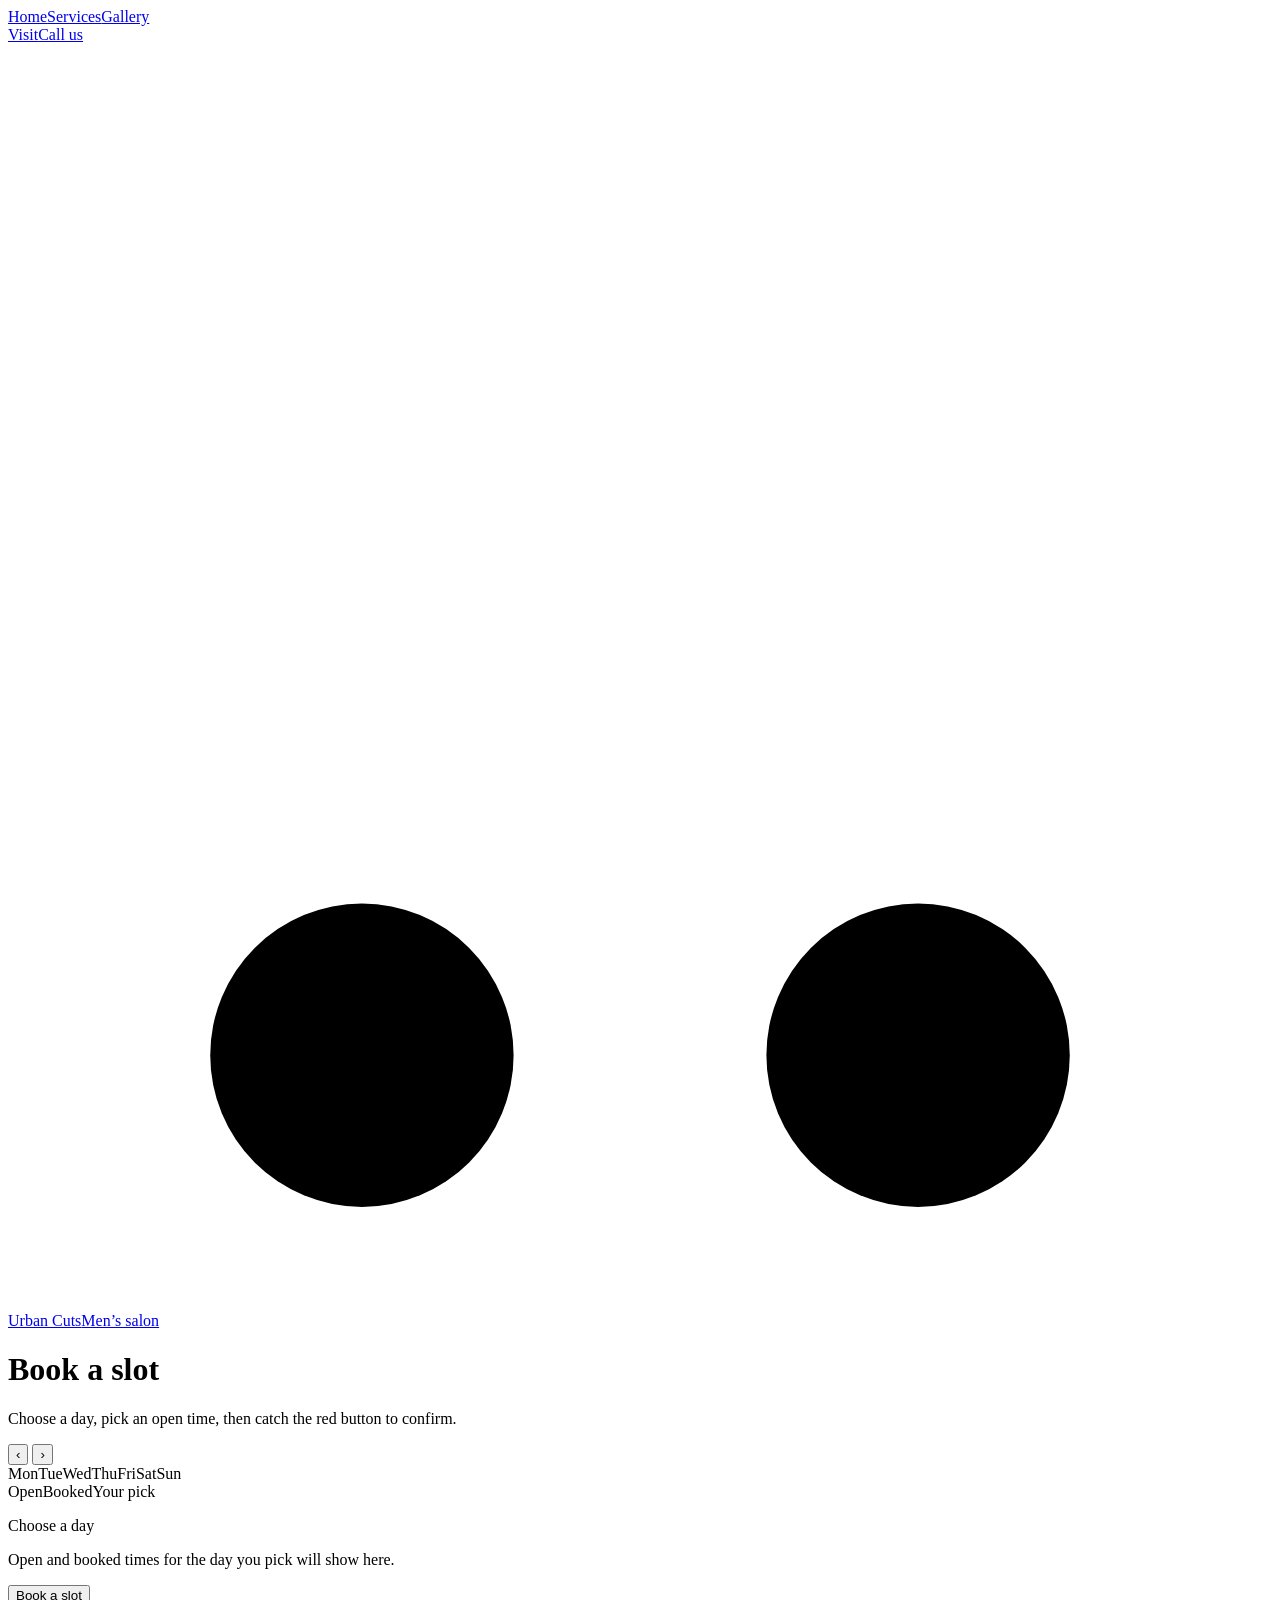
==== booking.html @ f5dc8011 "Add files via upload" ====
<!DOCTYPE html>
<html lang="en">
<head>
<meta charset="utf-8">
<meta name="viewport" content="width=device-width, initial-scale=1, viewport-fit=cover">
<title>Urban Cuts – Book a slot</title>
<link rel="stylesheet" href="css/style.css">
</head>
<body>
<header id="hd">
  <div class="hbar">
    <nav class="nl"><a href="index.html">Home</a><a href="index.html#services">Services</a><a href="index.html#gallery">Gallery</a></nav>
    <span></span>
    <nav class="nr"><a href="index.html#visit">Visit</a><a href="tel:+923164233912">Call us</a></nav>
  </div>
  <a class="ribbon" href="index.html" aria-label="Urban Cuts home"><div class="rib">
    <svg viewBox="0 0 100 100" aria-hidden="true"><circle cx="28" cy="80" r="12"/><circle cx="72" cy="80" r="12"/><path d="M34 70 L66 8 M66 70 L34 8" stroke-linecap="round"/></svg>
    <span class="rb">Urban Cuts</span><span class="rs">Men’s salon</span>
  </div></a>
</header>

<main class="book">
  <h1>Book a slot</h1>
  <p class="lead">Choose a day, pick an open time, then catch the red button to confirm.</p>

  <div class="grid">
    <div class="panel">
      <div class="mh">
        <button id="prev" aria-label="Previous month">‹</button>
        <b id="month"></b>
        <button id="next" aria-label="Next month">›</button>
      </div>
      <div class="wd"><span>Mon</span><span>Tue</span><span>Wed</span><span>Thu</span><span>Fri</span><span>Sat</span><span>Sun</span></div>
      <div class="days" id="days"></div>
      <div class="legend">
        <span><i></i>Open</span><span><i class="l2"></i>Booked</span><span><i class="l3"></i>Your pick</span>
      </div>
    </div>

    <div class="panel">
      <p class="sum" id="sum">Choose a day</p>
      <div id="slots"><p class="hint">Open and booked times for the day you pick will show here.</p></div>
    </div>
  </div>
</main>

<button class="chase" id="chase" type="button">Book a slot</button>

<dialog id="dlg">
  <form method="dialog" id="form">
    <h3>Confirm your slot</h3>
    <p class="when" id="when"></p>
    <label>Your name<input id="fName" required maxlength="60" autocomplete="name"></label>
    <label>Phone number<input id="fPhone" required type="tel" maxlength="20" autocomplete="tel" placeholder="03xx xxxxxxx"></label>
    <label>Service
      <select id="fService">
        <option>Haircut</option><option>Beard trim</option><option>Haircut and beard</option>
        <option>Hot towel shave</option><option>Facial</option><option>Hair colour</option>
      </select>
    </label>
    <div class="row">
      <button class="btn line" type="button" id="cancel">Cancel</button>
      <button class="btn" type="submit" id="confirm">Confirm booking</button>
    </div>
  </form>
</dialog>

<div class="toast" id="toast" role="status"></div>
<script src="js/main.js"></script>
<script src="js/api.js"></script>
<script src="js/booking.js"></script>
</body>
</html>
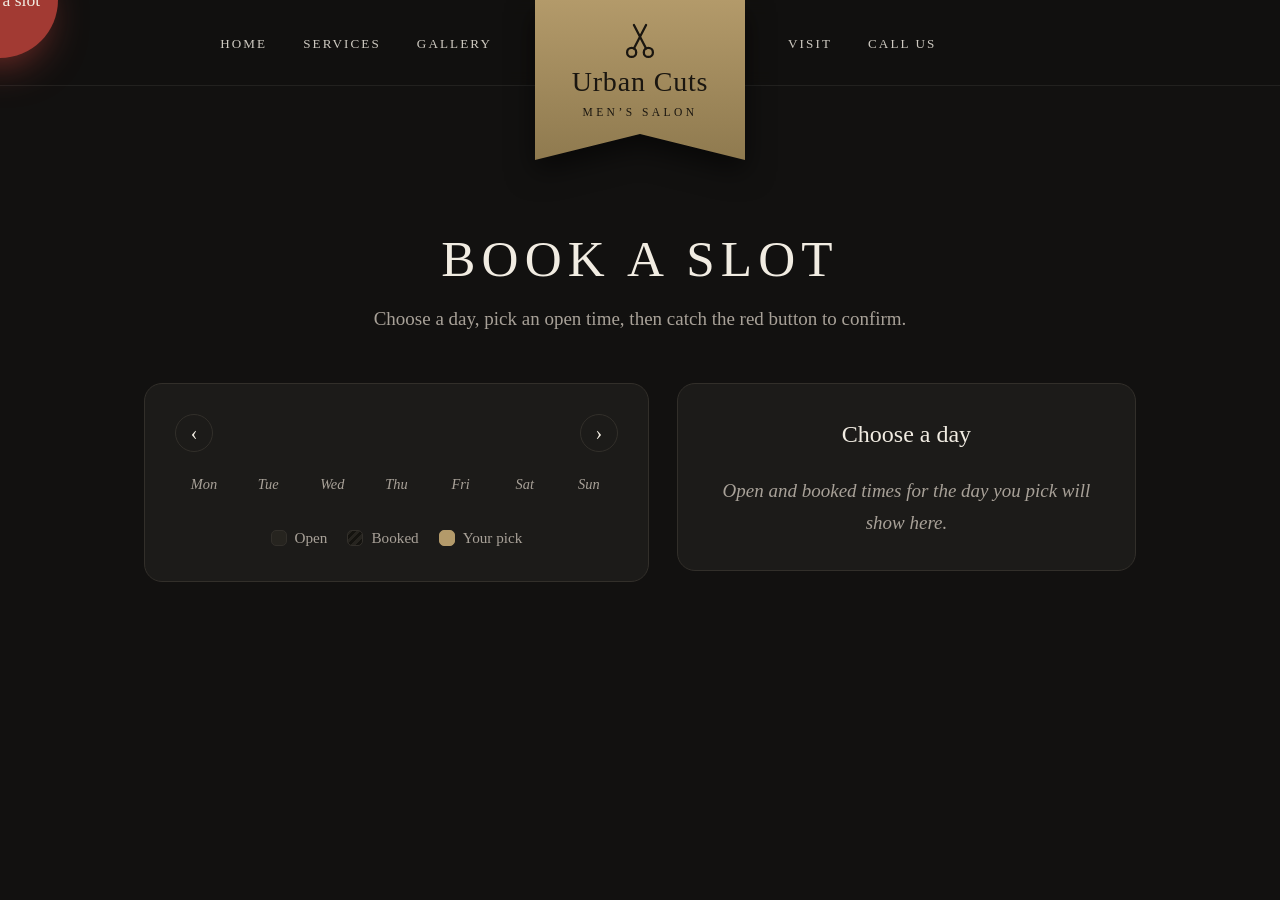
==== commit 38d48b5b: "Update booking.html" ====
--- a/booking.html
+++ b/booking.html
@@ -4,7 +4,8 @@
 <meta charset="utf-8">
 <meta name="viewport" content="width=device-width, initial-scale=1, viewport-fit=cover">
 <title>Urban Cuts – Book a slot</title>
-<link rel="stylesheet" href="css/style.css">
+<link rel="stylesheet" href="style.css">
+<script src="main.js" defer></script>
 </head>
 <body>
 <header id="hd">
@@ -66,8 +67,5 @@
 </dialog>
 
 <div class="toast" id="toast" role="status"></div>
-<script src="js/main.js"></script>
-<script src="js/api.js"></script>
-<script src="js/booking.js"></script>
 </body>
 </html>
--- a/style.css
+++ b/style.css
@@ -0,0 +1,182 @@
+:root{--bg:#121110;--bg2:#171614;--panel:#1c1b19;--panel2:#26241f;--ink:#f1ece2;--soft:#a8a198;--line:#322f2a;--tan:#b39a6a;--tan2:#8f7a4f;--red:#a23a33;--blue:#25406b;--gap:260px}
+*,*::before,*::after{box-sizing:border-box}
+html{scroll-behavior:smooth;scroll-padding-top:90px}
+body{margin:0;background:var(--bg);color:var(--ink);font-family:'Times New Roman',Times,serif;font-weight:400;font-size:19px;line-height:1.7;text-align:center;overflow-x:hidden}
+h1,h2,h3{font-weight:400;line-height:1.15;margin:0}
+a{color:inherit}
+:focus-visible{outline:2px solid var(--tan);outline-offset:3px}
+
+/* header: dark bar with a hanging ribbon in the middle */
+header{position:fixed;inset:0 0 auto 0;z-index:30;height:86px;background:rgba(18,17,16,.8);backdrop-filter:blur(8px);border-bottom:1px solid rgba(255,255,255,.07);transition:height .5s ease}
+.hbar{height:100%;max-width:1240px;margin:0 auto;padding:0 24px;display:grid;grid-template-columns:1fr var(--gap) 1fr;align-items:center;transition:grid-template-columns .5s ease}
+header.min{height:60px;--gap:170px}
+nav a{text-decoration:none;text-transform:uppercase;letter-spacing:.16em;font-size:.82rem;color:var(--ink);margin:0 18px;opacity:.85;transition:color .2s,opacity .2s}
+nav a:hover{color:var(--tan);opacity:1}
+.nl{justify-self:end}.nr{justify-self:start}
+.ribbon{position:absolute;left:50%;top:0;transform:translateX(-50%);width:210px;height:160px;filter:drop-shadow(0 12px 14px rgba(0,0,0,.55));text-decoration:none;color:#1a1610;transition:width .5s ease,height .5s ease;animation:drop 1.1s .1s cubic-bezier(.2,.9,.3,1.15) both}
+.rib{height:100%;background:linear-gradient(var(--tan),var(--tan2));clip-path:polygon(0 0,100% 0,100% 100%,50% calc(100% - 26px),0 100%);display:flex;flex-direction:column;align-items:center;padding-top:22px;transition:padding .5s}
+.rib svg{width:38px;height:38px;fill:none;stroke:currentColor;stroke-width:6;stroke-linejoin:round;transition:width .5s,height .5s}
+.rb{font-size:1.75rem;letter-spacing:.03em;line-height:1;margin-top:8px;transition:font-size .5s}
+.rs{font-size:.72rem;letter-spacing:.3em;text-transform:uppercase;margin-top:7px;max-height:20px;transition:max-height .4s,opacity .4s,margin .4s}
+header.min .ribbon{width:150px;height:96px}
+header.min .rib{padding-top:12px;clip-path:polygon(0 0,100% 0,100% 100%,50% calc(100% - 16px),0 100%)}
+header.min .rib svg{width:20px;height:20px}
+header.min .rb{font-size:1.2rem;margin-top:4px}
+header.min .rs{max-height:0;opacity:0;margin-top:0}
+@keyframes drop{from{transform:translate(-50%,-105%)}to{transform:translate(-50%,0)}}
+
+.btn{display:inline-block;font:inherit;letter-spacing:.12em;text-transform:uppercase;font-size:.9rem;text-decoration:none;cursor:pointer;border:1px solid var(--tan);background:var(--tan);color:#1a1610;padding:14px 34px;border-radius:999px;transition:background .25s,color .25s,border-color .25s}
+.btn:hover{background:transparent;color:var(--tan)}
+.btn.line{background:transparent;color:var(--ink);border-color:rgba(241,236,226,.5)}
+.btn.line:hover{border-color:var(--tan);color:var(--tan)}
+.btns{display:flex;gap:14px;justify-content:center;flex-wrap:wrap}
+
+/* hero: image slider */
+.hero{position:relative;height:100svh;min-height:640px;overflow:hidden;background:#171513}
+.slide{position:absolute;inset:0;opacity:0;transition:opacity 1.3s ease}
+.slide.on{opacity:1}
+.slide svg,.slide img{position:absolute;inset:0;width:100%;height:100%;display:block}
+.slide img{object-fit:cover}
+.slide.on svg{animation:zoom 10s ease-out forwards}
+@keyframes zoom{from{transform:scale(1)}to{transform:scale(1.07)}}
+.hero::after{content:'';position:absolute;inset:0;background:linear-gradient(rgba(18,17,16,.6),rgba(18,17,16,0) 28%,rgba(18,17,16,0) 52%,rgba(18,17,16,.92));pointer-events:none}
+.hcta{position:absolute;left:0;right:0;bottom:9vh;z-index:3;padding:0 24px}
+.dots{display:flex;gap:10px;justify-content:center;margin-top:34px}
+.dots button{width:34px;height:3px;border:0;padding:0;background:rgba(241,236,226,.35);cursor:pointer;transition:background .3s,width .3s}
+.dots button.on{background:var(--tan);width:54px}
+.arr{position:absolute;top:50%;z-index:3;width:50px;height:50px;margin-top:-25px;border-radius:50%;border:1px solid rgba(241,236,226,.4);background:rgba(18,17,16,.35);color:var(--ink);font:inherit;font-size:24px;line-height:1;cursor:pointer;transition:all .25s}
+.arr:hover{border-color:var(--tan);color:var(--tan)}
+.arr.l{left:24px}.arr.r{right:24px}
+
+section{padding:104px 24px}
+.in{max-width:1100px;margin:0 auto}
+h2{font-size:clamp(1.6rem,3.2vw,2.3rem);text-transform:uppercase;letter-spacing:.12em}
+.rule{width:60px;height:1px;background:var(--tan);margin:22px auto 52px}
+.alt{background:var(--bg2)}
+.split{display:grid;grid-template-columns:1fr 1fr;gap:60px;align-items:center}
+.pic{position:relative;aspect-ratio:4/5;overflow:hidden;border-radius:18px;border:1px solid var(--line);background:linear-gradient(170deg,#4a3326,#241911)}
+.pic svg{position:absolute;inset:0;width:100%;height:100%}
+.pic img,.g img{position:absolute;inset:0;width:100%;height:100%;object-fit:cover}
+
+.menu{text-align:left}
+.item{padding:14px 0 12px;transition:color .25s,transform .25s}
+.item div{display:flex;align-items:baseline;gap:12px;font-size:1.3rem}
+.item i{flex:1;border-bottom:1px dotted rgba(241,236,226,.3);transform:translateY(-4px)}
+.item span{color:var(--tan)}
+.item small{display:block;font-size:1rem;font-style:italic;color:var(--soft)}
+.item:hover{color:var(--tan);transform:translateX(6px)}
+
+.gal{display:grid;grid-template-columns:repeat(3,1fr);gap:18px}
+.g{position:relative;aspect-ratio:1;overflow:hidden;border-radius:18px;border:1px solid var(--line);display:grid;place-items:center;transition:transform .3s ease,border-color .3s}
+.g:hover{border-color:var(--tan)}
+.g svg{width:100%;height:100%;position:absolute;inset:0;transition:transform .7s ease}
+.g:hover svg{transform:scale(1.07)}
+.g em{position:absolute;left:0;right:0;bottom:0;padding:34px 12px 14px;background:linear-gradient(transparent,rgba(0,0,0,.75));font-style:italic;opacity:0;transform:translateY(10px);transition:all .3s}
+.g:hover em{opacity:1;transform:none}
+.g .pole{position:absolute;left:50%;top:50%;width:17%;height:64%;transform:translate(-50%,-50%);border-radius:99px}
+.a{background:linear-gradient(170deg,#2f2a24,#1a1816)}.b{background:linear-gradient(170deg,#21403a,#14231f)}.c{background:linear-gradient(170deg,#4a3326,#2a1c13)}
+.d{background:linear-gradient(170deg,#3f1f1a,#22100d)}.e{background:linear-gradient(170deg,#2f373b,#171c1e)}.f{background:linear-gradient(170deg,#3d3629,#1f1b15)}
+
+.pole{position:relative;border-radius:30px;background:linear-gradient(135deg,#f1ece2 12.5%,var(--red) 12.5% 25%,#f1ece2 25% 37.5%,var(--blue) 37.5% 50%,#f1ece2 50% 62.5%,var(--red) 62.5% 75%,#f1ece2 75% 87.5%,var(--blue) 87.5%);background-size:90px 90px;animation:spin 3.5s linear infinite;box-shadow:inset -9px 0 12px rgba(0,0,0,.3),inset 7px 0 9px rgba(255,255,255,.4)}
+.pole::before,.pole::after{content:'';position:absolute;left:-12%;right:-12%;height:6%;min-height:12px;background:linear-gradient(var(--tan),var(--tan2));border-radius:8px}
+.pole::before{top:-3%}.pole::after{bottom:-3%}
+@keyframes spin{to{background-position:0 90px}}
+
+.map{border:1px solid var(--line);border-radius:18px;overflow:hidden;min-height:420px;height:100%;background:var(--panel)}
+.map iframe{display:block;width:100%;height:100%;min-height:420px;border:0;filter:grayscale(.3) contrast(1.05)}
+.vtext{text-align:left}
+.vtext h2{margin-bottom:6px}
+.vtext .rule{margin:18px 0 28px}
+.vtext dl{margin:0 0 30px}
+.vtext dt{color:var(--tan);text-transform:uppercase;letter-spacing:.16em;font-size:.82rem;margin-top:18px}
+.vtext dd{margin:2px 0 0;font-size:1.2rem}
+.vtext .btns{justify-content:flex-start}
+.open{display:inline-flex;align-items:center;gap:8px}
+.open i{width:9px;height:9px;border-radius:50%;background:#3b8a5c;animation:pulse 2s infinite}
+@keyframes pulse{0%{box-shadow:0 0 0 0 rgba(59,138,92,.5)}70%{box-shadow:0 0 0 9px rgba(59,138,92,0)}}
+footer{background:#0c0b0a;color:var(--soft);padding:48px 24px;font-size:1rem;border-top:1px solid var(--line)}
+footer b{display:block;font-weight:400;font-size:1.7rem;color:var(--ink);margin-bottom:6px;letter-spacing:.04em}
+.rv{opacity:0;transform:translateY(22px);transition:opacity .8s,transform .8s}
+.rv.on{opacity:1;transform:none}
+.cta{position:fixed;left:20px;bottom:calc(28px + env(safe-area-inset-bottom,0px));z-index:25;display:inline-block;background:var(--tan);color:#1a1610;text-decoration:none;text-transform:uppercase;letter-spacing:.12em;font-size:.9rem;padding:14px 26px;border-radius:999px;white-space:nowrap;box-shadow:0 16px 34px -12px rgba(0,0,0,.85);transition:background .25s}
+.cta:hover{background:var(--ink)}
+
+/* booking page */
+.book{max-width:1040px;margin:0 auto;padding:230px 24px 100px}
+.book h1{font-size:clamp(2rem,5vw,3.2rem);text-transform:uppercase;letter-spacing:.12em}
+.book .lead{color:var(--soft);max-width:30em;margin:14px auto 48px}
+.grid{display:grid;grid-template-columns:1.1fr 1fr;gap:28px;align-items:start}
+.panel{background:var(--panel);border:1px solid var(--line);border-radius:18px;padding:30px}
+.mh{display:flex;justify-content:space-between;align-items:center;margin-bottom:20px}
+.mh b{font-weight:400;font-size:1.5rem;letter-spacing:.04em}
+.mh button{width:38px;height:38px;border-radius:50%;border:1px solid var(--line);background:none;cursor:pointer;font:inherit;font-size:20px;color:var(--ink);line-height:1}
+.mh button:hover:not(:disabled){border-color:var(--tan);color:var(--tan)}
+.mh button:disabled{opacity:.3;cursor:default}
+.wd,.days{display:grid;grid-template-columns:repeat(7,1fr);gap:6px}
+.wd span{font-size:.9rem;color:var(--soft);font-style:italic;padding-bottom:6px}
+.day{aspect-ratio:1;border:1px solid transparent;border-radius:10px;background:var(--panel2);font:inherit;font-size:1.1rem;cursor:pointer;display:flex;flex-direction:column;align-items:center;justify-content:center;line-height:1.05;color:var(--ink);transition:background .2s,color .2s,border-color .2s}
+.day small{font-size:.68rem;color:var(--soft);margin-top:3px}
+.day:hover:not(:disabled){background:var(--tan);color:#1a1610}
+.day:hover:not(:disabled) small{color:#3b3322}
+.day.today{border-color:var(--tan)}
+.day.sel{background:var(--tan);color:#1a1610}
+.day.sel small{color:#3b3322}
+.day.past{opacity:.3;cursor:default}
+.day.full{background:repeating-linear-gradient(135deg,var(--panel2) 0 5px,#1a1916 5px 10px);color:var(--soft);cursor:not-allowed}
+.legend{display:flex;gap:20px;justify-content:center;flex-wrap:wrap;margin-top:22px;font-size:.95rem;color:var(--soft)}
+.legend span{display:inline-flex;align-items:center;gap:8px}
+.legend i{width:16px;height:16px;border-radius:5px;background:var(--panel2);border:1px solid var(--line)}
+.legend .l2{background:repeating-linear-gradient(135deg,var(--panel2) 0 3px,#14130f 3px 6px)}
+.legend .l3{background:var(--tan);border-color:var(--tan)}
+.sum{font-size:1.5rem;margin:0 0 20px;min-height:1.6em}
+.slots{display:grid;grid-template-columns:repeat(2,1fr);gap:10px}
+.slot{font:inherit;padding:13px 10px;border-radius:10px;border:1px solid var(--line);background:var(--panel2);cursor:pointer;color:var(--ink);transition:all .2s}
+.slot:hover:not(:disabled){background:var(--tan);border-color:var(--tan);color:#1a1610}
+.slot.sel{background:var(--tan);border-color:var(--tan);color:#1a1610}
+.slot:disabled{cursor:not-allowed;color:var(--soft);background:repeating-linear-gradient(135deg,var(--panel2) 0 5px,#1a1916 5px 10px);text-decoration:line-through}
+.hint{color:var(--soft);margin:0;font-style:italic}
+
+/* the button that follows your cursor */
+.chase{position:fixed;left:0;top:0;z-index:40;width:116px;height:116px;margin:-58px 0 0 -58px;border-radius:50%;border:0;background:var(--red);color:var(--ink);font:400 1.1rem/1.15 'Times New Roman',Times,serif;cursor:pointer;box-shadow:0 18px 40px -14px rgba(162,58,51,.8);will-change:transform;transition:width .25s,height .25s,margin .25s,background .25s,color .25s}
+.chase:hover{width:136px;height:136px;margin:-68px 0 0 -68px;background:var(--tan);color:#1a1610}
+.chase.shake{animation:shake .4s}
+@keyframes shake{25%{translate:-8px 0}50%{translate:8px 0}75%{translate:-5px 0}}
+.chase.ready::after{content:'';position:absolute;inset:-7px;border-radius:50%;border:1.5px solid var(--red);animation:ring 1.6s infinite}
+@keyframes ring{from{transform:scale(.92);opacity:.9}to{transform:scale(1.18);opacity:0}}
+
+dialog{border:1px solid var(--line);border-radius:18px;padding:32px;width:min(420px,calc(100% - 32px));background:var(--panel);color:var(--ink);text-align:left}
+dialog::backdrop{background:rgba(0,0,0,.65)}
+dialog h3{font-size:1.5rem;text-align:center;text-transform:uppercase;letter-spacing:.1em}
+dialog .when{color:var(--tan);margin:6px 0 22px;text-align:center;font-style:italic}
+label{display:block;font-size:1rem;color:var(--soft);margin-bottom:14px}
+input,select{display:block;width:100%;margin-top:6px;border-radius:10px;font:inherit;color:var(--ink);background:var(--panel2);border:1px solid var(--line);padding:11px 12px}
+.row{display:flex;justify-content:center;gap:10px;margin-top:10px}
+.toast{position:fixed;left:50%;bottom:28px;transform:translate(-50%,30px);background:var(--tan);color:#1a1610;padding:12px 24px;border-radius:999px;opacity:0;pointer-events:none;transition:all .35s;z-index:60;max-width:calc(100% - 32px)}
+.toast.show{opacity:1;transform:translate(-50%,0)}
+
+@media (max-width:900px){
+ :root{--gap:200px}header.min{--gap:162px}
+ .ribbon{width:176px;height:136px}.rb{font-size:1.45rem}
+ .split,.grid{grid-template-columns:1fr}
+ .gal{grid-template-columns:1fr 1fr}
+ .vtext{text-align:center}.vtext .rule{margin:18px auto 28px}.vtext .btns{justify-content:center}
+ .arr{display:none}
+ .book{padding-top:190px}
+ .chase{width:96px;height:96px;margin:-48px 0 0 -48px;font-size:1rem}
+}
+@media (max-width:1100px){
+ nav a{font-size:.74rem;letter-spacing:.1em;margin:0 10px}
+}
+@media (max-width:760px){
+ /* phones: the links sit in two small stacks either side of the ribbon, always visible */
+ .hbar{padding:0 10px;gap:6px}
+ .nl,.nr{display:flex;flex-direction:column}
+ .nl{align-items:flex-end}.nr{align-items:flex-start}
+ nav a{margin:1px 0;font-size:.64rem;letter-spacing:.06em;line-height:1.55}
+ .nl a:first-child{display:none}
+}
+@media (max-width:420px){
+ :root{--gap:188px}header.min{--gap:158px}
+ .ribbon{width:172px}
+}
+@media (prefers-reduced-motion:reduce){*{animation:none!important;transition:none!important}.rv{opacity:1;transform:none}}
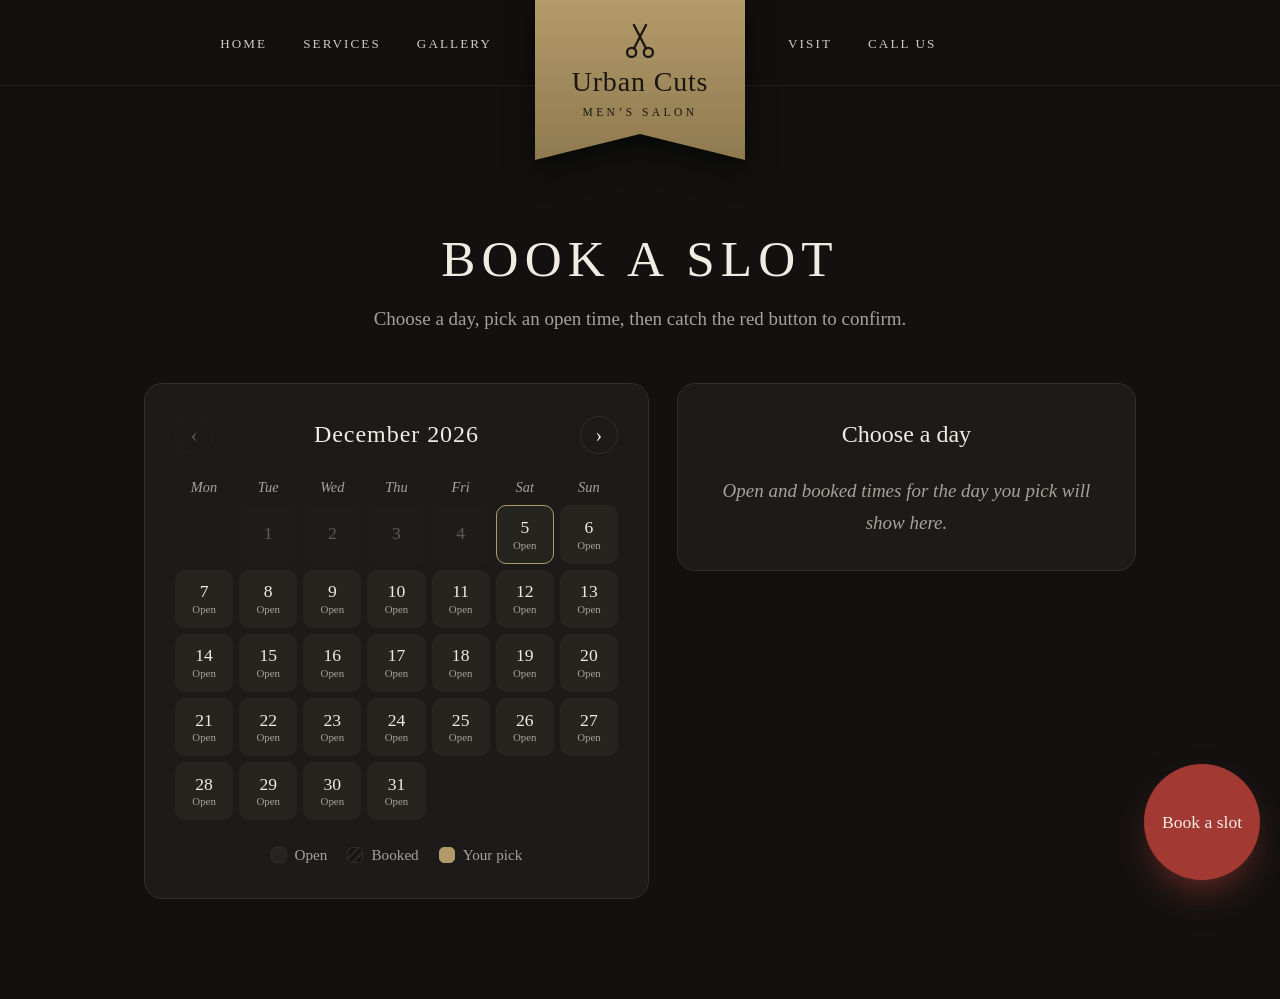
==== commit 4f3d7945: "Update booking.html" ====
--- a/booking.html
+++ b/booking.html
@@ -45,7 +45,9 @@
   </div>
 </main>
 
-<button class="chase" id="chase" type="button">Book a slot</button>
+
+<button class="chase" id="chase" type="button" style="position:fixed !important; top:auto !important; left:auto !important; right:20px !important; bottom:20px !important; margin:0 !important; z-index:9999 !important;">Book a slot</button>
+
 
 <dialog id="dlg">
   <form method="dialog" id="form">
--- a/style.css
+++ b/style.css
@@ -1,3 +1,4 @@
+
 :root{--bg:#121110;--bg2:#171614;--panel:#1c1b19;--panel2:#26241f;--ink:#f1ece2;--soft:#a8a198;--line:#322f2a;--tan:#b39a6a;--tan2:#8f7a4f;--red:#a23a33;--blue:#25406b;--gap:260px}
 *,*::before,*::after{box-sizing:border-box}
 html{scroll-behavior:smooth;scroll-padding-top:90px}
@@ -136,9 +137,9 @@
 .slot:disabled{cursor:not-allowed;color:var(--soft);background:repeating-linear-gradient(135deg,var(--panel2) 0 5px,#1a1916 5px 10px);text-decoration:line-through}
 .hint{color:var(--soft);margin:0;font-style:italic}
 
-/* the button that follows your cursor */
-.chase{position:fixed;left:0;top:0;z-index:40;width:116px;height:116px;margin:-58px 0 0 -58px;border-radius:50%;border:0;background:var(--red);color:var(--ink);font:400 1.1rem/1.15 'Times New Roman',Times,serif;cursor:pointer;box-shadow:0 18px 40px -14px rgba(162,58,51,.8);will-change:transform;transition:width .25s,height .25s,margin .25s,background .25s,color .25s}
-.chase:hover{width:136px;height:136px;margin:-68px 0 0 -68px;background:var(--tan);color:#1a1610}
+/* floating booking button, fixed at the bottom-right */
+.chase{position:fixed;right:18px;bottom:18px;left:auto;top:auto;z-index:40;width:116px;height:116px;margin:0;border-radius:50%;border:0;background:var(--red);color:var(--ink);font:400 1.1rem/1.15 'Times New Roman',Times,serif;cursor:pointer;box-shadow:0 18px 40px -14px rgba(162,58,51,.8);will-change:transform;transition:width .25s,height .25s,right .25s,bottom .25s,background .25s,color .25s;opacity:1;visibility:visible;pointer-events:auto}
+.chase:hover{width:136px;height:136px;right:8px;bottom:8px;background:var(--tan);color:#1a1610}
 .chase.shake{animation:shake .4s}
 @keyframes shake{25%{translate:-8px 0}50%{translate:8px 0}75%{translate:-5px 0}}
 .chase.ready::after{content:'';position:absolute;inset:-7px;border-radius:50%;border:1.5px solid var(--red);animation:ring 1.6s infinite}
@@ -162,7 +163,7 @@
  .vtext{text-align:center}.vtext .rule{margin:18px auto 28px}.vtext .btns{justify-content:center}
  .arr{display:none}
  .book{padding-top:190px}
- .chase{width:96px;height:96px;margin:-48px 0 0 -48px;font-size:1rem}
+ .chase{width:96px;height:96px;margin:0;right:18px;bottom:18px;font-size:1rem}
 }
 @media (max-width:1100px){
  nav a{font-size:.74rem;letter-spacing:.1em;margin:0 10px}
@@ -180,3 +181,26 @@
  .ribbon{width:172px}
 }
 @media (prefers-reduced-motion:reduce){*{animation:none!important;transition:none!important}.rv{opacity:1;transform:none}}
+
+/* FIX: Keep the booking button at the bottom-right */
+.chase {
+  position: fixed !important;
+  top: auto !important;
+  left: auto !important;
+  right: 20px !important;
+  bottom: 20px !important;
+  margin: 0 !important;
+  z-index: 9999 !important;
+  transform: none;
+}
+
+/* Button size on smaller screens */
+@media (max-width: 900px) {
+  .chase {
+    right: 16px !important;
+    bottom: 16px !important;
+    width: 96px;
+    height: 96px;
+  }
+}
+
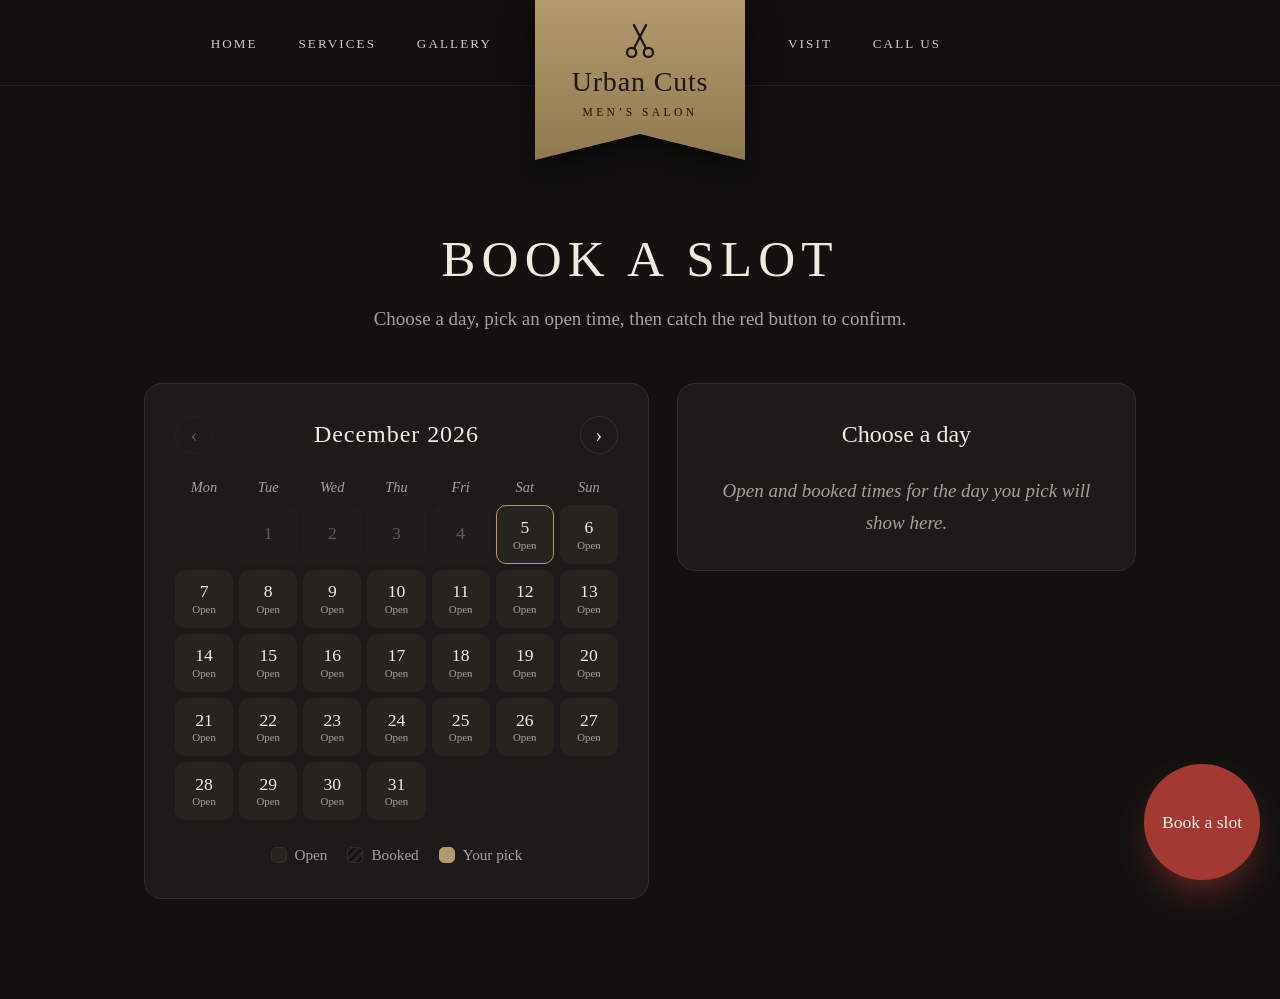
==== commit 6beb8d3c: "Update booking.html" ====
--- a/booking.html
+++ b/booking.html
@@ -1,3 +1,4 @@
+
 <!DOCTYPE html>
 <html lang="en">
 <head>
@@ -6,18 +7,53 @@
 <title>Urban Cuts – Book a slot</title>
 <link rel="stylesheet" href="style.css">
 <script src="main.js" defer></script>
+<style>
+  #chase {
+    position: fixed !important;
+    top: auto !important;
+    left: auto !important;
+    right: 20px !important;
+    bottom: 20px !important;
+    margin: 0 !important;
+    z-index: 9999 !important;
+    transform: none !important;
+  }
+
+  @media (max-width: 900px) {
+    #chase {
+      right: 16px !important;
+      bottom: 16px !important;
+      width: 96px;
+      height: 96px;
+    }
+  }
+</style>
 </head>
 <body>
 <header id="hd">
   <div class="hbar">
-    <nav class="nl"><a href="index.html">Home</a><a href="index.html#services">Services</a><a href="index.html#gallery">Gallery</a></nav>
+    <nav class="nl">
+      <a href="index.html">Home</a>
+      <a href="index.html#services">Services</a>
+      <a href="index.html#gallery">Gallery</a>
+    </nav>
     <span></span>
-    <nav class="nr"><a href="index.html#visit">Visit</a><a href="tel:+923164233912">Call us</a></nav>
+    <nav class="nr">
+      <a href="index.html#visit">Visit</a>
+      <a href="tel:+923164233912">Call us</a>
+    </nav>
   </div>
-  <a class="ribbon" href="index.html" aria-label="Urban Cuts home"><div class="rib">
-    <svg viewBox="0 0 100 100" aria-hidden="true"><circle cx="28" cy="80" r="12"/><circle cx="72" cy="80" r="12"/><path d="M34 70 L66 8 M66 70 L34 8" stroke-linecap="round"/></svg>
-    <span class="rb">Urban Cuts</span><span class="rs">Men’s salon</span>
-  </div></a>
+  <a class="ribbon" href="index.html" aria-label="Urban Cuts home">
+    <div class="rib">
+      <svg viewBox="0 0 100 100" aria-hidden="true">
+        <circle cx="28" cy="80" r="12"/>
+        <circle cx="72" cy="80" r="12"/>
+        <path d="M34 70 L66 8 M66 70 L34 8" stroke-linecap="round"/>
+      </svg>
+      <span class="rb">Urban Cuts</span>
+      <span class="rs">Men’s salon</span>
+    </div>
+  </a>
 </header>
 
 <main class="book">
@@ -27,40 +63,63 @@
   <div class="grid">
     <div class="panel">
       <div class="mh">
-        <button id="prev" aria-label="Previous month">‹</button>
+        <button id="prev" type="button" aria-label="Previous month">‹</button>
         <b id="month"></b>
-        <button id="next" aria-label="Next month">›</button>
+        <button id="next" type="button" aria-label="Next month">›</button>
       </div>
-      <div class="wd"><span>Mon</span><span>Tue</span><span>Wed</span><span>Thu</span><span>Fri</span><span>Sat</span><span>Sun</span></div>
+
+      <div class="wd">
+        <span>Mon</span><span>Tue</span><span>Wed</span>
+        <span>Thu</span><span>Fri</span><span>Sat</span><span>Sun</span>
+      </div>
+
       <div class="days" id="days"></div>
+
       <div class="legend">
-        <span><i></i>Open</span><span><i class="l2"></i>Booked</span><span><i class="l3"></i>Your pick</span>
+        <span><i></i>Open</span>
+        <span><i class="l2"></i>Booked</span>
+        <span><i class="l3"></i>Your pick</span>
       </div>
     </div>
 
     <div class="panel">
       <p class="sum" id="sum">Choose a day</p>
-      <div id="slots"><p class="hint">Open and booked times for the day you pick will show here.</p></div>
+      <div id="slots">
+        <p class="hint">Open and booked times for the day you pick will show here.</p>
+      </div>
     </div>
   </div>
 </main>
 
-
-<button class="chase" id="chase" type="button" style="position:fixed !important; top:auto !important; left:auto !important; right:20px !important; bottom:20px !important; margin:0 !important; z-index:9999 !important;">Book a slot</button>
-
+<button class="chase" id="chase" type="button">Book a slot</button>
 
 <dialog id="dlg">
   <form method="dialog" id="form">
     <h3>Confirm your slot</h3>
     <p class="when" id="when"></p>
-    <label>Your name<input id="fName" required maxlength="60" autocomplete="name"></label>
-    <label>Phone number<input id="fPhone" required type="tel" maxlength="20" autocomplete="tel" placeholder="03xx xxxxxxx"></label>
-    <label>Service
+
+    <label>
+      Your name
+      <input id="fName" required maxlength="60" autocomplete="name">
+    </label>
+
+    <label>
+      Phone number
+      <input id="fPhone" required type="tel" maxlength="20" autocomplete="tel" placeholder="03xx xxxxxxx">
+    </label>
+
+    <label>
+      Service
       <select id="fService">
-        <option>Haircut</option><option>Beard trim</option><option>Haircut and beard</option>
-        <option>Hot towel shave</option><option>Facial</option><option>Hair colour</option>
+        <option>Haircut</option>
+        <option>Beard trim</option>
+        <option>Haircut and beard</option>
+        <option>Hot towel shave</option>
+        <option>Facial</option>
+        <option>Hair colour</option>
       </select>
     </label>
+
     <div class="row">
       <button class="btn line" type="button" id="cancel">Cancel</button>
       <button class="btn" type="submit" id="confirm">Confirm booking</button>
